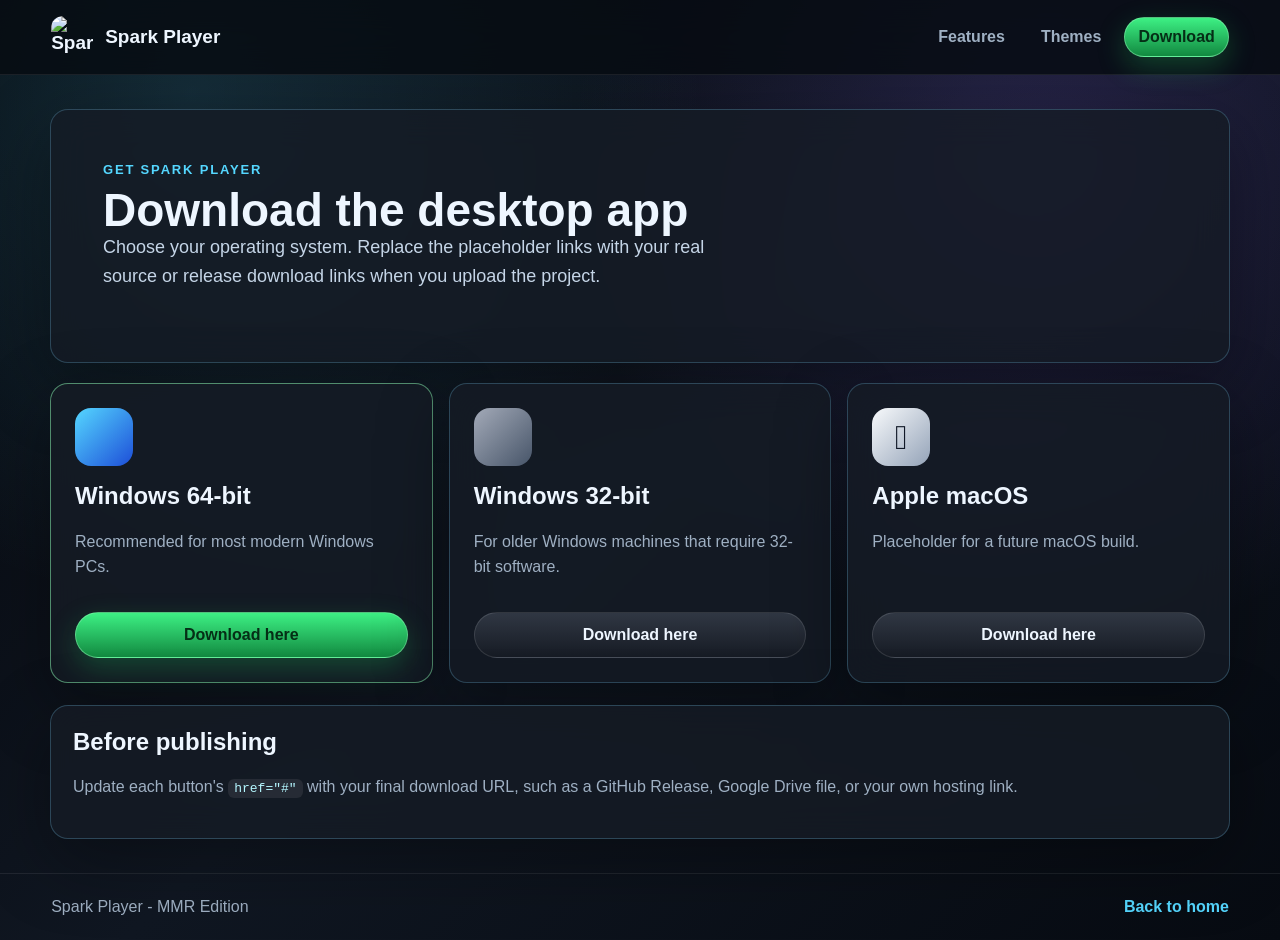
==== download.html @ 596bd207 "first upload" ====
<!doctype html>
<html lang="en">
<head>
  <meta charset="utf-8">
  <meta name="viewport" content="width=device-width, initial-scale=1">
  <title>Download Spark Player</title>
  <link rel="stylesheet" href="styles.css">
</head>
<body>
  <header class="site-header">
    <a class="brand" href="index.html">
      <img src="assets/spark-icon.png" alt="Spark Player icon">
      <span>Spark Player</span>
    </a>
    <nav>
      <a href="index.html#features">Features</a>
      <a href="index.html#themes">Themes</a>
      <a href="download.html" class="nav-button">Download</a>
    </nav>
  </header>

  <main>
    <section class="download-hero">
      <p class="eyebrow">Get Spark Player</p>
      <h1>Download the desktop app</h1>
      <p class="lead">Choose your operating system. Replace the placeholder links with your real source or release download links when you upload the project.</p>
    </section>

    <section class="download-grid">
      <article class="download-card primary-download">
        <div class="platform-icon windows-icon">
          <span></span><span></span><span></span><span></span>
        </div>
        <div>
          <h2>Windows 64-bit</h2>
          <p>Recommended for most modern Windows PCs.</p>
        </div>
        <a class="download-button" href="https://tiki-taka.cc/sparkplayer/download/SparkPlayer_Setup.exe" aria-label="Download Spark Player for Windows 64-bit">Download here</a>
      </article>

      <article class="download-card">
        <div class="platform-icon windows-icon small">
          <span></span><span></span><span></span><span></span>
        </div>
        <div>
          <h2>Windows 32-bit</h2>
          <p>For older Windows machines that require 32-bit software.</p>
        </div>
        <a class="download-button muted" href="https://tiki-taka.cc/sparkplayer/download/SparkPlayer_Setup.exe" aria-label="Download Spark Player for Windows 32-bit">Download here</a>
      </article>

      <article class="download-card">
        <div class="platform-icon apple-icon"></div>
        <div>
          <h2>Apple macOS</h2>
          <p>Placeholder for a future macOS build.</p>
        </div>
        <a class="download-button muted" href="https://tiki-taka.cc/sparkplayer/download/SparkPlayer_Setup.exe" aria-label="Download Spark Player for Apple macOS">Download here</a>
      </article>
    </section>

    <section class="release-note">
      <h2>Before publishing</h2>
      <p>Update each button's <code>href="#"</code> with your final download URL, such as a GitHub Release, Google Drive file, or your own hosting link.</p>
    </section>
  </main>

  <footer>
    <span>Spark Player - MMR Edition</span>
    <a href="index.html">Back to home</a>
  </footer>
</body>
</html>
---- styles.css ----
:root {
  --bg: #070b12;
  --panel: rgba(21, 27, 37, 0.82);
  --panel-strong: #111821;
  --line: rgba(125, 211, 252, 0.24);
  --text: #eef6ff;
  --muted: #9fb0c3;
  --accent: #29e87c;
  --cyan: #55d7ff;
  --violet: #8b5cf6;
  --danger: #ef4444;
  --radius: 18px;
}

* {
  box-sizing: border-box;
}

html {
  scroll-behavior: smooth;
}

body {
  margin: 0;
  min-height: 100vh;
  color: var(--text);
  font-family: "Segoe UI", Arial, sans-serif;
  background:
    radial-gradient(circle at 15% 10%, rgba(85, 215, 255, 0.16), transparent 32rem),
    radial-gradient(circle at 82% 18%, rgba(139, 92, 246, 0.18), transparent 30rem),
    linear-gradient(135deg, #05070c 0%, #101722 48%, #070b12 100%);
}

a {
  color: inherit;
  text-decoration: none;
}

.site-header {
  position: sticky;
  top: 0;
  z-index: 10;
  display: flex;
  align-items: center;
  justify-content: space-between;
  gap: 24px;
  padding: 16px clamp(18px, 4vw, 56px);
  background: rgba(7, 11, 18, 0.82);
  border-bottom: 1px solid rgba(255, 255, 255, 0.08);
  backdrop-filter: blur(18px);
}

.brand {
  display: inline-flex;
  align-items: center;
  gap: 12px;
  font-size: 19px;
  font-weight: 800;
}

.brand img {
  width: 42px;
  height: 42px;
  border-radius: 12px;
}

nav {
  display: flex;
  align-items: center;
  gap: 10px;
}

nav a {
  padding: 10px 13px;
  color: var(--muted);
  font-weight: 700;
}

nav a:hover {
  color: var(--text);
}

.nav-button,
.primary-action,
.download-button {
  border: 1px solid rgba(134, 239, 172, 0.55);
  border-radius: 999px;
  background: linear-gradient(180deg, #3df084, #128940);
  color: #052e16;
  box-shadow: 0 10px 28px rgba(34, 197, 94, 0.28);
}

main {
  width: min(1180px, calc(100% - 36px));
  margin: 0 auto;
}

.hero {
  display: grid;
  grid-template-columns: minmax(0, 0.92fr) minmax(420px, 1.25fr);
  gap: 30px;
  align-items: center;
  min-height: calc(100vh - 78px);
  padding: 34px 0 42px;
}

.hero-copy,
.hero-preview,
.section,
.download-hero,
.download-card,
.release-note {
  border: 1px solid var(--line);
  border-radius: var(--radius);
  background: var(--panel);
  box-shadow: 0 22px 70px rgba(0, 0, 0, 0.34);
  backdrop-filter: blur(18px);
}

.hero-copy {
  padding: clamp(28px, 4vw, 48px);
}

.eyebrow {
  margin: 0 0 12px;
  color: var(--cyan);
  font-size: 13px;
  font-weight: 800;
  letter-spacing: 0.14em;
  text-transform: uppercase;
}

h1,
h2,
h3,
p {
  margin-top: 0;
}

h1 {
  margin-bottom: 18px;
  font-size: clamp(46px, 7vw, 84px);
  line-height: 0.95;
  letter-spacing: 0;
}

.lead {
  max-width: 62ch;
  color: #c5d5e7;
  font-size: 18px;
  line-height: 1.65;
}

.hero-actions {
  display: flex;
  flex-wrap: wrap;
  gap: 12px;
  margin-top: 28px;
}

.primary-action,
.secondary-action,
.download-button {
  display: inline-flex;
  align-items: center;
  justify-content: center;
  min-height: 46px;
  padding: 0 20px;
  font-weight: 800;
}

.secondary-action,
.download-button.muted {
  border: 1px solid rgba(255, 255, 255, 0.12);
  border-radius: 999px;
  background: linear-gradient(180deg, #303743, #161b24);
  color: var(--text);
  box-shadow: none;
}

.hero-preview {
  padding: 14px;
}

.hero-preview img,
.theme-card img {
  display: block;
  width: 100%;
  border-radius: 14px;
  border: 1px solid rgba(255, 255, 255, 0.12);
}

.section {
  margin: 24px 0;
  padding: clamp(24px, 4vw, 38px);
}

.section-title {
  margin-bottom: 22px;
}

.section-title h2,
.download-hero h1 {
  margin-bottom: 0;
  font-size: clamp(30px, 4vw, 46px);
}

.feature-grid,
.theme-grid,
.download-grid {
  display: grid;
  gap: 16px;
}

.feature-grid {
  grid-template-columns: repeat(3, minmax(0, 1fr));
}

.feature-grid article,
.theme-card {
  min-height: 100%;
  padding: 20px;
  border: 1px solid rgba(255, 255, 255, 0.1);
  border-radius: 14px;
  background: rgba(4, 8, 14, 0.46);
}

.feature-icon {
  display: grid;
  width: 42px;
  height: 42px;
  margin-bottom: 14px;
  place-items: center;
  border-radius: 12px;
  background: linear-gradient(135deg, var(--cyan), var(--violet));
  color: white;
  font-weight: 900;
}

.feature-grid p,
.theme-card p,
.download-card p,
.release-note p {
  color: var(--muted);
  line-height: 1.55;
}

.theme-grid {
  grid-template-columns: repeat(3, minmax(0, 1fr));
}

.theme-card h3 {
  margin: 14px 0 0;
}

.download-hero {
  margin: 34px 0 20px;
  padding: clamp(28px, 5vw, 52px);
}

.download-grid {
  grid-template-columns: repeat(3, minmax(0, 1fr));
  margin-bottom: 22px;
}

.download-card {
  display: grid;
  grid-template-rows: auto 1fr auto;
  gap: 16px;
  padding: 24px;
}

.primary-download {
  border-color: rgba(134, 239, 172, 0.54);
}

.platform-icon {
  display: grid;
  width: 58px;
  height: 58px;
  place-items: center;
  border-radius: 16px;
  background: linear-gradient(135deg, #55d7ff, #1d4ed8);
}

.windows-icon {
  grid-template-columns: 1fr 1fr;
  grid-template-rows: 1fr 1fr;
  gap: 4px;
  padding: 11px;
}

.windows-icon span {
  background: white;
  border-radius: 2px;
}

.windows-icon.small {
  background: linear-gradient(135deg, #a3aab8, #475569);
}

.apple-icon {
  font-size: 34px;
  background: linear-gradient(135deg, #f8fafc, #94a3b8);
  color: #111827;
}

.release-note {
  margin-bottom: 34px;
  padding: 22px;
}

code {
  padding: 2px 6px;
  border-radius: 6px;
  background: rgba(255, 255, 255, 0.08);
  color: #b5f7ff;
}

footer {
  display: flex;
  justify-content: space-between;
  gap: 20px;
  padding: 24px clamp(18px, 4vw, 56px);
  color: var(--muted);
  border-top: 1px solid rgba(255, 255, 255, 0.08);
}

footer a {
  color: var(--cyan);
  font-weight: 800;
}

@media (max-width: 900px) {
  .hero,
  .feature-grid,
  .theme-grid,
  .download-grid {
    grid-template-columns: 1fr;
  }

  .hero {
    min-height: auto;
  }

  .site-header {
    align-items: flex-start;
    flex-direction: column;
  }
}

@media (max-width: 560px) {
  nav {
    flex-wrap: wrap;
  }

  h1 {
    font-size: 44px;
  }

  footer {
    flex-direction: column;
  }
}
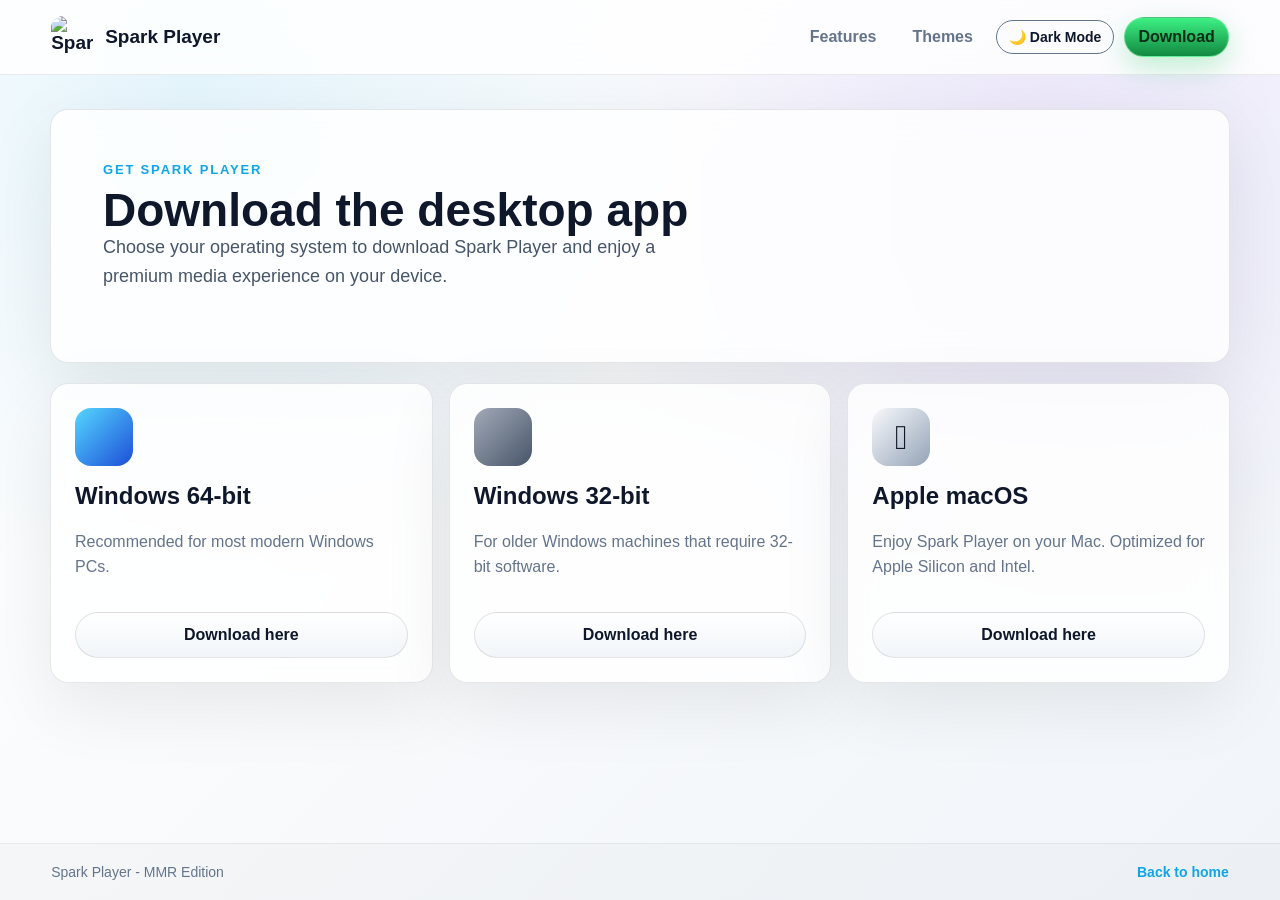
==== commit 1c1da8f0: "Add files via upload" ====
--- a/download.html
+++ b/download.html
@@ -5,16 +5,22 @@
   <meta name="viewport" content="width=device-width, initial-scale=1">
   <title>Download Spark Player</title>
   <link rel="stylesheet" href="styles.css">
+  <script>
+    if (localStorage.getItem('theme') === 'dark') {
+      document.documentElement.setAttribute('data-theme', 'dark');
+    }
+  </script>
 </head>
 <body>
   <header class="site-header">
     <a class="brand" href="index.html">
-      <img src="assets/spark-icon.png" alt="Spark Player icon">
+      <img src="assets/logo.ico" alt="Spark Player icon">
       <span>Spark Player</span>
     </a>
     <nav>
       <a href="index.html#features">Features</a>
       <a href="index.html#themes">Themes</a>
+      <button id="theme-toggle" class="theme-toggle">🌙 Dark Mode</button>
       <a href="download.html" class="nav-button">Download</a>
     </nav>
   </header>
@@ -23,11 +29,11 @@
     <section class="download-hero">
       <p class="eyebrow">Get Spark Player</p>
       <h1>Download the desktop app</h1>
-      <p class="lead">Choose your operating system. Replace the placeholder links with your real source or release download links when you upload the project.</p>
+      <p class="lead">Choose your operating system to download Spark Player and enjoy a premium media experience on your device.</p>
     </section>
 
     <section class="download-grid">
-      <article class="download-card primary-download">
+      <article class="download-card">
         <div class="platform-icon windows-icon">
           <span></span><span></span><span></span><span></span>
         </div>
@@ -46,28 +52,25 @@
           <h2>Windows 32-bit</h2>
           <p>For older Windows machines that require 32-bit software.</p>
         </div>
-        <a class="download-button muted" href="https://tiki-taka.cc/sparkplayer/download/SparkPlayer_Setup.exe" aria-label="Download Spark Player for Windows 32-bit">Download here</a>
+        <a class="download-button" href="https://tiki-taka.cc/sparkplayer/download/SparkPlayer_Setup.exe" aria-label="Download Spark Player for Windows 32-bit">Download here</a>
       </article>
 
       <article class="download-card">
         <div class="platform-icon apple-icon"></div>
         <div>
           <h2>Apple macOS</h2>
-          <p>Placeholder for a future macOS build.</p>
+          <p>Enjoy Spark Player on your Mac. Optimized for Apple Silicon and Intel.</p>
         </div>
-        <a class="download-button muted" href="https://tiki-taka.cc/sparkplayer/download/SparkPlayer_Setup.exe" aria-label="Download Spark Player for Apple macOS">Download here</a>
+        <a class="download-button" href="https://tiki-taka.cc/sparkplayer/download/SparkPlayer_Setup.exe" aria-label="Download Spark Player for Apple macOS">Download here</a>
       </article>
     </section>
 
-    <section class="release-note">
-      <h2>Before publishing</h2>
-      <p>Update each button's <code>href="#"</code> with your final download URL, such as a GitHub Release, Google Drive file, or your own hosting link.</p>
-    </section>
   </main>
 
   <footer>
     <span>Spark Player - MMR Edition</span>
     <a href="index.html">Back to home</a>
   </footer>
+  <script src="script.js"></script>
 </body>
 </html>
--- a/styles.css
+++ b/styles.css
@@ -1,4 +1,494 @@
 :root {
+  --bg: #f8fafc;
+  --panel: rgba(255, 255, 255, 0.82);
+  --panel-strong: #f1f5f9;
+  --line: rgba(15, 23, 42, 0.1);
+  --text: #0f172a;
+  --muted: #64748b;
+  --accent: #16a34a;
+  --cyan: #0ea5e9;
+  --violet: #7c3aed;
+  --danger: #dc2626;
+  --radius: 18px;
+}
+
+* {
+  box-sizing: border-box;
+}
+
+html {
+  scroll-behavior: smooth;
+}
+
+body {
+  margin: 0;
+  min-height: 100vh;
+  display: flex;
+  flex-direction: column;
+  color: var(--text);
+  font-family: "Segoe UI", Arial, sans-serif;
+  background:
+    radial-gradient(circle at 15% 10%, rgba(14, 165, 233, 0.1), transparent 32rem),
+    radial-gradient(circle at 82% 18%, rgba(124, 58, 237, 0.1), transparent 30rem),
+    linear-gradient(135deg, #ffffff 0%, #f8fafc 48%, #f1f5f9 100%);
+}
+
+a {
+  color: inherit;
+  text-decoration: none;
+}
+
+.site-header {
+  position: sticky;
+  top: 0;
+  z-index: 10;
+  display: flex;
+  align-items: center;
+  justify-content: space-between;
+  gap: 24px;
+  padding: 16px clamp(18px, 4vw, 56px);
+  background: rgba(255, 255, 255, 0.82);
+  border-bottom: 1px solid rgba(0, 0, 0, 0.08);
+  backdrop-filter: blur(18px);
+}
+
+.brand {
+  display: inline-flex;
+  align-items: center;
+  gap: 12px;
+  font-size: 19px;
+  font-weight: 800;
+}
+
+.brand img {
+  width: 42px;
+  height: 42px;
+  border-radius: 12px;
+}
+
+nav {
+  display: flex;
+  align-items: center;
+  gap: 10px;
+}
+
+nav a {
+  padding: 10px 13px;
+  color: var(--muted);
+  font-weight: 700;
+}
+
+nav a:hover {
+  color: var(--text);
+}
+
+.nav-button,
+.primary-action {
+  border: 1px solid rgba(134, 239, 172, 0.55);
+  border-radius: 999px;
+  background: linear-gradient(180deg, #3df084, #128940);
+  color: #052e16;
+  box-shadow: 0 10px 28px rgba(34, 197, 94, 0.28);
+}
+
+main {
+  flex: 1;
+  width: min(1180px, calc(100% - 36px));
+  margin: 0 auto;
+}
+
+.hero {
+  display: grid;
+  grid-template-columns: minmax(0, 0.92fr) minmax(420px, 1.25fr);
+  gap: 30px;
+  align-items: center;
+  min-height: auto;
+  padding: 18px 0 42px;
+}
+
+.credits-card,
+.hero-copy,
+.hero-preview,
+.section,
+.download-hero,
+.download-card,
+.release-note {
+  border: 1px solid var(--line);
+  border-radius: var(--radius);
+  background: var(--panel);
+  box-shadow: 0 22px 70px rgba(0, 0, 0, 0.08);
+  backdrop-filter: blur(18px);
+}
+
+.hero-copy {
+  padding: clamp(28px, 4vw, 48px);
+}
+
+.credits-card {
+  margin: 24px 0 14px;
+  padding: clamp(18px, 3vw, 28px);
+  background:
+    linear-gradient(135deg, rgba(85, 215, 255, 0.16), rgba(139, 92, 246, 0.18)),
+    var(--panel);
+}
+
+.credits-card h2 {
+  margin-bottom: 6px;
+  font-size: clamp(28px, 4vw, 44px);
+}
+
+.credits-heading {
+  display: flex;
+  align-items: center;
+  justify-content: space-between;
+  gap: 20px;
+  margin-bottom: 18px;
+}
+
+.credits-heading img {
+  width: 205px;
+  max-width: 36vw;
+  border-radius: 12px;
+  border: 1px solid rgba(0, 0, 0, 0.1);
+}
+
+.credits-subtitle {
+  margin: 0;
+  color: var(--muted);
+}
+
+.credits-grid {
+  display: grid;
+  grid-template-columns: repeat(6, minmax(0, 1fr));
+  gap: 12px;
+}
+
+.credits-grid div {
+  min-height: 106px;
+  padding: 16px;
+  border: 1px solid rgba(0, 0, 0, 0.08);
+  border-radius: 14px;
+  background: rgba(255, 255, 255, 0.6);
+}
+
+.credits-grid .lead-credit {
+  border-color: rgba(134, 239, 172, 0.5);
+  background:
+    linear-gradient(135deg, rgba(41, 232, 124, 0.14), rgba(85, 215, 255, 0.14)),
+    rgba(255, 255, 255, 0.8);
+  box-shadow: 0 18px 44px rgba(34, 197, 94, 0.12);
+}
+
+.credits-grid .lead-credit span {
+  color: #065f46;
+}
+
+.credits-grid span {
+  display: block;
+  margin-bottom: 10px;
+  color: var(--muted);
+  font-size: 13px;
+  line-height: 1.35;
+}
+
+.credits-grid strong {
+  display: block;
+  color: var(--text);
+  font-size: 17px;
+  line-height: 1.35;
+}
+
+.eyebrow {
+  margin: 0 0 12px;
+  color: var(--cyan);
+  font-size: 13px;
+  font-weight: 800;
+  letter-spacing: 0.14em;
+  text-transform: uppercase;
+}
+
+h1,
+h2,
+h3,
+p {
+  margin-top: 0;
+}
+
+h1 {
+  margin-bottom: 18px;
+  font-size: clamp(46px, 7vw, 84px);
+  line-height: 0.95;
+  letter-spacing: 0;
+}
+
+.lead {
+  max-width: 62ch;
+  color: #475569;
+  font-size: 18px;
+  line-height: 1.65;
+}
+
+.hero-actions {
+  display: flex;
+  flex-wrap: wrap;
+  gap: 12px;
+  margin-top: 28px;
+}
+
+.primary-action,
+.secondary-action,
+.download-button {
+  display: inline-flex;
+  align-items: center;
+  justify-content: center;
+  min-height: 46px;
+  padding: 0 20px;
+  font-weight: 800;
+}
+
+.secondary-action,
+.download-button {
+  border: 1px solid rgba(0, 0, 0, 0.1);
+  border-radius: 999px;
+  background: linear-gradient(180deg, #ffffff, #f1f5f9);
+  color: var(--text);
+  box-shadow: none;
+  transition: all 0.3s ease;
+}
+
+.hero-preview {
+  padding: 14px;
+}
+
+.hero-preview img,
+.theme-card img {
+  display: block;
+  width: 100%;
+  border-radius: 14px;
+  border: 1px solid rgba(0, 0, 0, 0.1);
+}
+
+.section {
+  margin: 24px 0;
+  padding: clamp(24px, 4vw, 38px);
+}
+
+.section-title {
+  margin-bottom: 22px;
+}
+
+.section-title h2,
+.download-hero h1 {
+  margin-bottom: 0;
+  font-size: clamp(30px, 4vw, 46px);
+}
+
+.feature-grid,
+.theme-grid,
+.download-grid {
+  display: grid;
+  gap: 16px;
+}
+
+.feature-grid {
+  grid-template-columns: repeat(3, minmax(0, 1fr));
+}
+
+.feature-grid article,
+.theme-card {
+  min-height: 100%;
+  padding: 20px;
+  border: 1px solid rgba(0, 0, 0, 0.08);
+  border-radius: 14px;
+  background: rgba(255, 255, 255, 0.6);
+}
+
+.feature-icon {
+  display: grid;
+  width: 42px;
+  height: 42px;
+  margin-bottom: 14px;
+  place-items: center;
+  border-radius: 12px;
+  background: linear-gradient(135deg, var(--cyan), var(--violet));
+  color: white;
+  font-weight: 900;
+}
+
+.feature-grid p,
+.theme-card p,
+.download-card p,
+.release-note p {
+  color: var(--muted);
+  line-height: 1.55;
+}
+
+.theme-grid {
+  grid-template-columns: repeat(3, minmax(0, 1fr));
+}
+
+.theme-card h3 {
+  margin: 14px 0 0;
+}
+
+.download-hero {
+  margin: 34px 0 20px;
+  padding: clamp(28px, 5vw, 52px);
+}
+
+.download-grid {
+  grid-template-columns: repeat(3, minmax(0, 1fr));
+  margin-bottom: 22px;
+}
+
+.download-card {
+  display: grid;
+  grid-template-rows: auto 1fr auto;
+  gap: 16px;
+  padding: 24px;
+  transition: all 0.3s cubic-bezier(0.4, 0, 0.2, 1);
+  cursor: pointer;
+}
+
+.download-card:hover {
+  border-color: rgba(134, 239, 172, 0.54);
+  transform: translateY(-4px);
+  box-shadow: 0 20px 40px rgba(34, 197, 94, 0.1);
+}
+
+.download-card:hover .download-button {
+  border: 1px solid rgba(134, 239, 172, 0.55);
+  background: linear-gradient(180deg, #3df084, #128940);
+  color: #052e16;
+  box-shadow: 0 10px 28px rgba(34, 197, 94, 0.28);
+}
+
+.platform-icon {
+  display: grid;
+  width: 58px;
+  height: 58px;
+  place-items: center;
+  border-radius: 16px;
+  background: linear-gradient(135deg, #55d7ff, #1d4ed8);
+}
+
+.windows-icon {
+  grid-template-columns: 1fr 1fr;
+  grid-template-rows: 1fr 1fr;
+  gap: 4px;
+  padding: 11px;
+}
+
+.windows-icon span {
+  background: white;
+  border-radius: 2px;
+}
+
+.windows-icon.small {
+  background: linear-gradient(135deg, #a3aab8, #475569);
+}
+
+.apple-icon {
+  font-size: 34px;
+  background: linear-gradient(135deg, #f8fafc, #94a3b8);
+  color: #111827;
+}
+
+.release-note {
+  margin-bottom: 34px;
+  padding: 22px;
+}
+
+code {
+  padding: 2px 6px;
+  border-radius: 6px;
+  background: rgba(0, 0, 0, 0.05);
+  color: #0369a1;
+}
+
+footer {
+  display: flex;
+  justify-content: space-between;
+  align-items: center;
+  gap: 20px;
+  padding: 20px clamp(18px, 4vw, 56px);
+  color: var(--muted);
+  background: rgba(0, 0, 0, 0.02);
+  border-top: 1px solid rgba(0, 0, 0, 0.05);
+  font-size: 14px;
+}
+
+footer a {
+  color: var(--cyan);
+  font-weight: 800;
+}
+
+@media (max-width: 900px) {
+  .hero,
+  .feature-grid,
+  .theme-grid,
+  .download-grid,
+  .credits-grid {
+    grid-template-columns: 1fr;
+  }
+
+  .hero {
+    min-height: auto;
+  }
+
+  .site-header {
+    align-items: flex-start;
+    flex-direction: column;
+  }
+
+  .credits-heading {
+    align-items: flex-start;
+    flex-direction: column;
+  }
+}
+
+@media (max-width: 560px) {
+  nav {
+    flex-wrap: wrap;
+  }
+
+  h1 {
+    font-size: 44px;
+  }
+
+  footer {
+    flex-direction: column;
+  }
+}
+
+/* Theme Toggle Button */
+.theme-toggle {
+  background: transparent;
+  border: 1px solid var(--muted);
+  color: var(--text);
+  padding: 8px 12px;
+  border-radius: 999px;
+  cursor: pointer;
+  font-weight: 700;
+  display: flex;
+  align-items: center;
+  gap: 6px;
+  transition: all 0.2s;
+  font-family: inherit;
+  font-size: 14px;
+}
+
+.theme-toggle:hover {
+  background: rgba(0, 0, 0, 0.05);
+  color: var(--text);
+}
+
+[data-theme="dark"] .theme-toggle:hover {
+  background: rgba(255, 255, 255, 0.1);
+}
+
+/* Dark Theme Overrides */
+[data-theme="dark"] {
   --bg: #070b12;
   --panel: rgba(21, 27, 37, 0.82);
   --panel-strong: #111821;
@@ -9,356 +499,105 @@
   --cyan: #55d7ff;
   --violet: #8b5cf6;
   --danger: #ef4444;
-  --radius: 18px;
-}
-
-* {
-  box-sizing: border-box;
-}
-
-html {
-  scroll-behavior: smooth;
-}
-
-body {
-  margin: 0;
-  min-height: 100vh;
-  color: var(--text);
-  font-family: "Segoe UI", Arial, sans-serif;
+}
+
+[data-theme="dark"] body {
   background:
     radial-gradient(circle at 15% 10%, rgba(85, 215, 255, 0.16), transparent 32rem),
     radial-gradient(circle at 82% 18%, rgba(139, 92, 246, 0.18), transparent 30rem),
     linear-gradient(135deg, #05070c 0%, #101722 48%, #070b12 100%);
 }
 
-a {
-  color: inherit;
-  text-decoration: none;
-}
-
-.site-header {
-  position: sticky;
-  top: 0;
-  z-index: 10;
-  display: flex;
-  align-items: center;
-  justify-content: space-between;
-  gap: 24px;
-  padding: 16px clamp(18px, 4vw, 56px);
+[data-theme="dark"] .site-header {
   background: rgba(7, 11, 18, 0.82);
   border-bottom: 1px solid rgba(255, 255, 255, 0.08);
-  backdrop-filter: blur(18px);
-}
-
-.brand {
-  display: inline-flex;
-  align-items: center;
-  gap: 12px;
-  font-size: 19px;
-  font-weight: 800;
-}
-
-.brand img {
-  width: 42px;
-  height: 42px;
-  border-radius: 12px;
-}
-
-nav {
-  display: flex;
-  align-items: center;
-  gap: 10px;
-}
-
-nav a {
-  padding: 10px 13px;
-  color: var(--muted);
-  font-weight: 700;
-}
-
-nav a:hover {
-  color: var(--text);
-}
-
-.nav-button,
-.primary-action,
-.download-button {
-  border: 1px solid rgba(134, 239, 172, 0.55);
-  border-radius: 999px;
-  background: linear-gradient(180deg, #3df084, #128940);
-  color: #052e16;
-  box-shadow: 0 10px 28px rgba(34, 197, 94, 0.28);
-}
-
-main {
-  width: min(1180px, calc(100% - 36px));
-  margin: 0 auto;
-}
-
-.hero {
-  display: grid;
-  grid-template-columns: minmax(0, 0.92fr) minmax(420px, 1.25fr);
-  gap: 30px;
-  align-items: center;
-  min-height: calc(100vh - 78px);
-  padding: 34px 0 42px;
-}
-
-.hero-copy,
-.hero-preview,
-.section,
-.download-hero,
-.download-card,
-.release-note {
-  border: 1px solid var(--line);
-  border-radius: var(--radius);
-  background: var(--panel);
+}
+
+[data-theme="dark"] .credits-card,
+[data-theme="dark"] .hero-copy,
+[data-theme="dark"] .hero-preview,
+[data-theme="dark"] .section,
+[data-theme="dark"] .download-hero,
+[data-theme="dark"] .download-card,
+[data-theme="dark"] .release-note {
   box-shadow: 0 22px 70px rgba(0, 0, 0, 0.34);
-  backdrop-filter: blur(18px);
-}
-
-.hero-copy {
-  padding: clamp(28px, 4vw, 48px);
-}
-
-.eyebrow {
-  margin: 0 0 12px;
-  color: var(--cyan);
-  font-size: 13px;
-  font-weight: 800;
-  letter-spacing: 0.14em;
-  text-transform: uppercase;
-}
-
-h1,
-h2,
-h3,
-p {
-  margin-top: 0;
-}
-
-h1 {
-  margin-bottom: 18px;
-  font-size: clamp(46px, 7vw, 84px);
-  line-height: 0.95;
-  letter-spacing: 0;
-}
-
-.lead {
-  max-width: 62ch;
+}
+
+[data-theme="dark"] .credits-heading img,
+[data-theme="dark"] .hero-preview img,
+[data-theme="dark"] .theme-card img {
+  border: 1px solid rgba(255, 255, 255, 0.14);
+}
+
+[data-theme="dark"] .credits-grid div,
+[data-theme="dark"] .feature-grid article,
+[data-theme="dark"] .theme-card {
+  border: 1px solid rgba(255, 255, 255, 0.11);
+  background: rgba(4, 8, 14, 0.42);
+}
+
+[data-theme="dark"] .credits-grid .lead-credit {
+  background:
+    linear-gradient(135deg, rgba(41, 232, 124, 0.14), rgba(85, 215, 255, 0.14)),
+    rgba(4, 8, 14, 0.58);
+}
+
+[data-theme="dark"] .credits-grid .lead-credit span {
+  color: #b7f7cb;
+}
+
+[data-theme="dark"] .lead {
   color: #c5d5e7;
-  font-size: 18px;
-  line-height: 1.65;
-}
-
-.hero-actions {
-  display: flex;
-  flex-wrap: wrap;
-  gap: 12px;
-  margin-top: 28px;
-}
-
-.primary-action,
-.secondary-action,
-.download-button {
-  display: inline-flex;
-  align-items: center;
-  justify-content: center;
-  min-height: 46px;
-  padding: 0 20px;
-  font-weight: 800;
-}
-
-.secondary-action,
-.download-button.muted {
+}
+
+[data-theme="dark"] .secondary-action,
+[data-theme="dark"] .download-button {
   border: 1px solid rgba(255, 255, 255, 0.12);
-  border-radius: 999px;
   background: linear-gradient(180deg, #303743, #161b24);
-  color: var(--text);
-  box-shadow: none;
-}
-
-.hero-preview {
-  padding: 14px;
-}
-
-.hero-preview img,
-.theme-card img {
-  display: block;
-  width: 100%;
-  border-radius: 14px;
-  border: 1px solid rgba(255, 255, 255, 0.12);
-}
-
-.section {
-  margin: 24px 0;
-  padding: clamp(24px, 4vw, 38px);
-}
-
-.section-title {
-  margin-bottom: 22px;
-}
-
-.section-title h2,
-.download-hero h1 {
-  margin-bottom: 0;
-  font-size: clamp(30px, 4vw, 46px);
-}
-
-.feature-grid,
-.theme-grid,
-.download-grid {
-  display: grid;
-  gap: 16px;
-}
-
-.feature-grid {
-  grid-template-columns: repeat(3, minmax(0, 1fr));
-}
-
-.feature-grid article,
-.theme-card {
-  min-height: 100%;
-  padding: 20px;
-  border: 1px solid rgba(255, 255, 255, 0.1);
-  border-radius: 14px;
-  background: rgba(4, 8, 14, 0.46);
-}
-
-.feature-icon {
-  display: grid;
-  width: 42px;
-  height: 42px;
-  margin-bottom: 14px;
-  place-items: center;
-  border-radius: 12px;
-  background: linear-gradient(135deg, var(--cyan), var(--violet));
-  color: white;
-  font-weight: 900;
-}
-
-.feature-grid p,
-.theme-card p,
-.download-card p,
-.release-note p {
-  color: var(--muted);
-  line-height: 1.55;
-}
-
-.theme-grid {
-  grid-template-columns: repeat(3, minmax(0, 1fr));
-}
-
-.theme-card h3 {
-  margin: 14px 0 0;
-}
-
-.download-hero {
-  margin: 34px 0 20px;
-  padding: clamp(28px, 5vw, 52px);
-}
-
-.download-grid {
-  grid-template-columns: repeat(3, minmax(0, 1fr));
-  margin-bottom: 22px;
-}
-
-.download-card {
-  display: grid;
-  grid-template-rows: auto 1fr auto;
-  gap: 16px;
-  padding: 24px;
-}
-
-.primary-download {
-  border-color: rgba(134, 239, 172, 0.54);
-}
-
-.platform-icon {
-  display: grid;
-  width: 58px;
-  height: 58px;
-  place-items: center;
-  border-radius: 16px;
-  background: linear-gradient(135deg, #55d7ff, #1d4ed8);
-}
-
-.windows-icon {
-  grid-template-columns: 1fr 1fr;
-  grid-template-rows: 1fr 1fr;
-  gap: 4px;
-  padding: 11px;
-}
-
-.windows-icon span {
-  background: white;
-  border-radius: 2px;
-}
-
-.windows-icon.small {
-  background: linear-gradient(135deg, #a3aab8, #475569);
-}
-
-.apple-icon {
-  font-size: 34px;
-  background: linear-gradient(135deg, #f8fafc, #94a3b8);
-  color: #111827;
-}
-
-.release-note {
-  margin-bottom: 34px;
-  padding: 22px;
-}
-
-code {
-  padding: 2px 6px;
-  border-radius: 6px;
+}
+
+[data-theme="dark"] code {
   background: rgba(255, 255, 255, 0.08);
   color: #b5f7ff;
 }
 
-footer {
-  display: flex;
-  justify-content: space-between;
-  gap: 20px;
-  padding: 24px clamp(18px, 4vw, 56px);
-  color: var(--muted);
-  border-top: 1px solid rgba(255, 255, 255, 0.08);
-}
-
-footer a {
-  color: var(--cyan);
-  font-weight: 800;
-}
-
-@media (max-width: 900px) {
-  .hero,
-  .feature-grid,
-  .theme-grid,
-  .download-grid {
-    grid-template-columns: 1fr;
-  }
-
-  .hero {
-    min-height: auto;
-  }
-
-  .site-header {
-    align-items: flex-start;
-    flex-direction: column;
-  }
-}
-
-@media (max-width: 560px) {
-  nav {
-    flex-wrap: wrap;
-  }
-
-  h1 {
-    font-size: 44px;
-  }
-
-  footer {
-    flex-direction: column;
-  }
-}
+[data-theme="dark"] footer {
+  background: rgba(0, 0, 0, 0.2);
+  border-top: 1px solid rgba(255, 255, 255, 0.05);
+}
+
+
+
+@media (max-width: 1000px) {
+  .wave-container { display: none; }
+  .credits-timeline { justify-content: center; }
+}
+
+[data-theme="dark"] .timeline-node {
+  filter: drop-shadow(0 10px 15px rgba(0,0,0,0.5));
+}
+
+[data-theme="dark"] .timeline-node .node-inner {
+  background: var(--panel-strong);
+  box-shadow: inset 0 0 15px rgba(0,0,0,0.2);
+}
+
+.credits-img {
+  width: 100%;
+  max-width: 1180px;
+  height: auto;
+  border-radius: 12px;
+  box-shadow: 0 10px 30px rgba(0,0,0,0.1);
+  transition: filter 0.3s ease;
+  object-fit: contain;
+}
+
+[data-theme="dark"] .credits-img {
+  filter: invert(1) hue-rotate(180deg) brightness(1.6) contrast(0.95);
+  box-shadow: 0 10px 30px rgba(0,0,0,0.5);
+}
+
+/* Also ensure the main logo adapts to dark mode if it's dark text */
+[data-theme="dark"] .logo img {
+  filter: brightness(0) invert(1);
+}
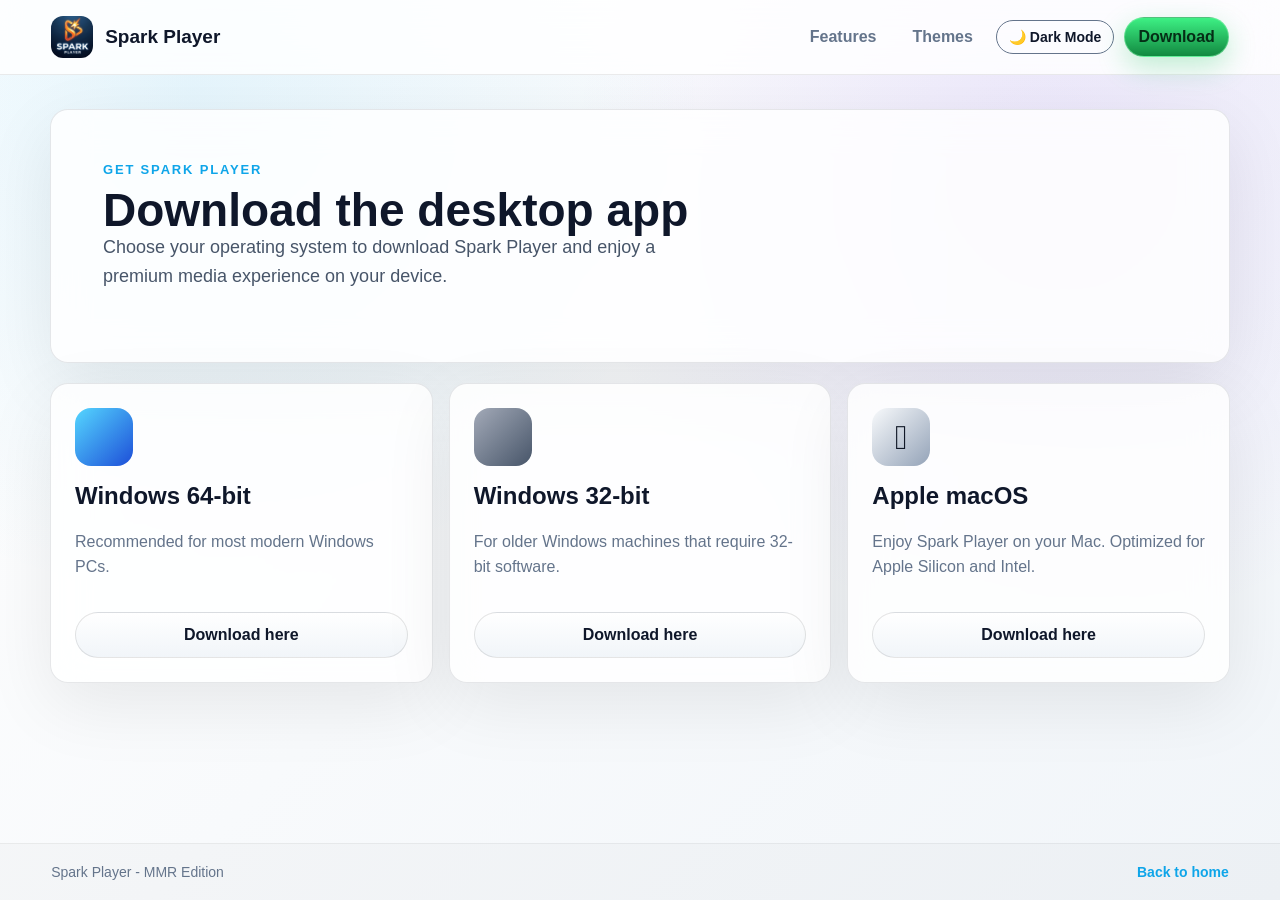
==== commit d5c94c00: "Update download.html" ====
--- a/download.html
+++ b/download.html
@@ -14,7 +14,7 @@
 <body>
   <header class="site-header">
     <a class="brand" href="index.html">
-      <img src="assets/logo.ico" alt="Spark Player icon">
+      <img src="assets/logo.png" alt="Spark Player icon">
       <span>Spark Player</span>
     </a>
     <nav>
@@ -41,7 +41,7 @@
           <h2>Windows 64-bit</h2>
           <p>Recommended for most modern Windows PCs.</p>
         </div>
-        <a class="download-button" href="https://tiki-taka.cc/sparkplayer/download/SparkPlayer_Setup.exe" aria-label="Download Spark Player for Windows 64-bit">Download here</a>
+        <a class="download-button" href="https://github.com/mr-mohamed-rashed/SparkPlayer/releases/download/v1.0.0/SparkPlayer_Setup.exe" aria-label="Download Spark Player for Windows 64-bit">Download here</a>
       </article>
 
       <article class="download-card">
@@ -52,7 +52,7 @@
           <h2>Windows 32-bit</h2>
           <p>For older Windows machines that require 32-bit software.</p>
         </div>
-        <a class="download-button" href="https://tiki-taka.cc/sparkplayer/download/SparkPlayer_Setup.exe" aria-label="Download Spark Player for Windows 32-bit">Download here</a>
+        <a class="download-button" href="https://github.com/mr-mohamed-rashed/SparkPlayer/releases/download/v1.0.0/SparkPlayer_Setup.exe" aria-label="Download Spark Player for Windows 32-bit">Download here</a>
       </article>
 
       <article class="download-card">
@@ -61,7 +61,7 @@
           <h2>Apple macOS</h2>
           <p>Enjoy Spark Player on your Mac. Optimized for Apple Silicon and Intel.</p>
         </div>
-        <a class="download-button" href="https://tiki-taka.cc/sparkplayer/download/SparkPlayer_Setup.exe" aria-label="Download Spark Player for Apple macOS">Download here</a>
+        <a class="download-button" href="https://github.com/mr-mohamed-rashed/SparkPlayer/releases/download/v1.0.0/SparkPlayer_Setup.exe" aria-label="Download Spark Player for Apple macOS">Download here</a>
       </article>
     </section>
 
